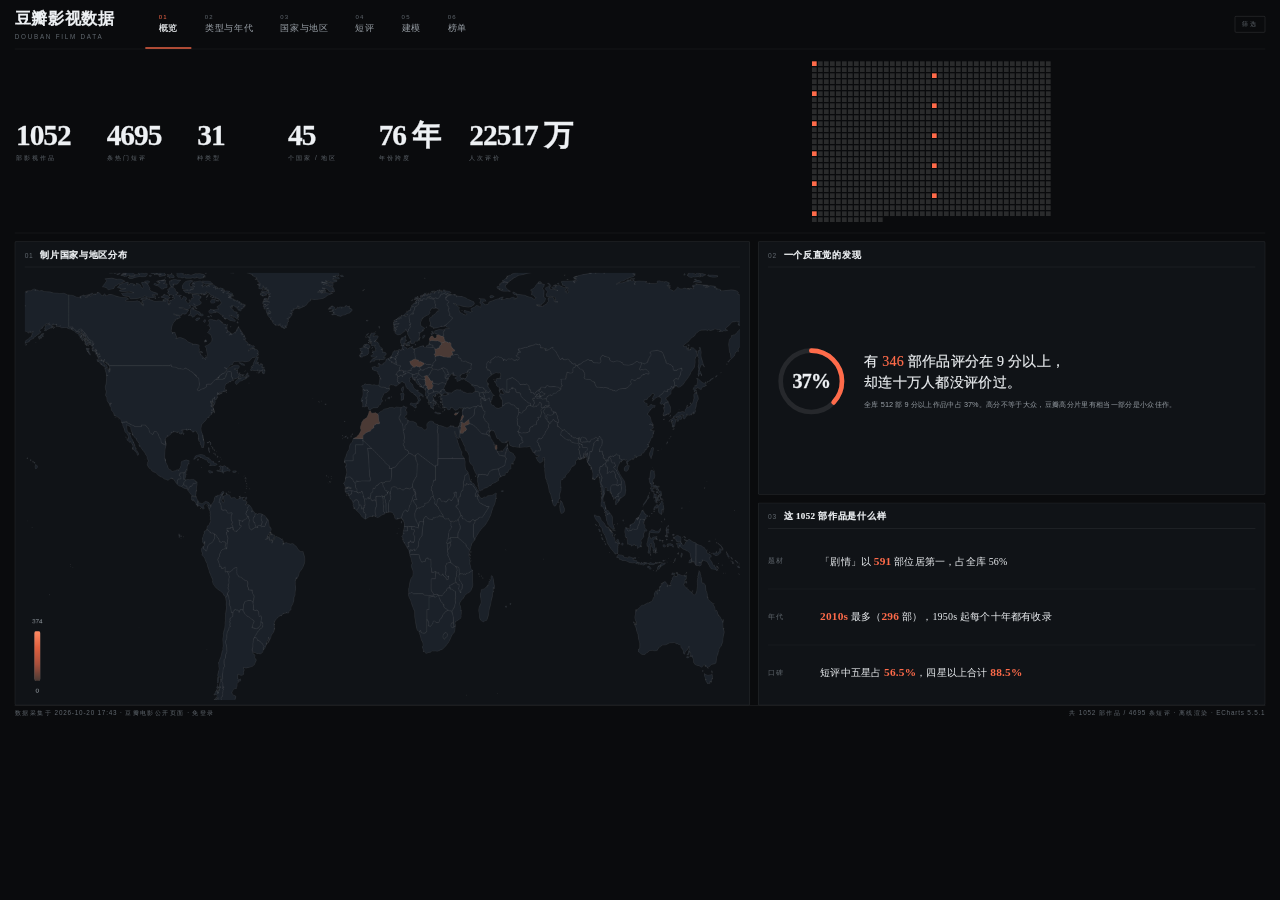
==== 01_可视化页面/index.html @ 7ece0540 "可视化改为六屏可切换 + 修复地图/榜单/年代均分三处数据问题 - 大屏改为六个可点击切换的视图：概览 / 类型与年代 / 国家与地区 / 短评 / 建模 / 榜单 - 世界地图按英文 geo 名聚合" ====
<!DOCTYPE html>
<html lang="zh-CN">
<head>
<meta charset="UTF-8">
<title>豆瓣影视数据 · 五屏可视化</title>
<!-- 样式只有一个文件；想改配色看 css/style.css 最上面的 :root -->
<link rel="stylesheet" href="css/style.css">
</head>
<body>
<!-- 整个大屏固定 1920×1080，由 js/main.js 等比缩放到你的窗口 -->
<div id="stage">

  <!-- ============ 顶部导航：01 概览 / 02 类型与年代 / … ============
       点一下切换整屏内容。编号后的文字由 js/main.js 里 NAV 数组生成，
       想加一屏 → 在这里加 <section class="view" id="view-xxx">，
       main.js 的 NAV 里加一条，charts.js 的 buildXxx 里补画图即可。 -->
  <header class="nav">
    <div class="brand">
      <h1>豆瓣影视数据</h1>
      <span class="brand-sub" id="brandSub">DOUBAN FILM DATA</span>
    </div>
    <nav id="navBar"></nav>
    <!-- 筛选条：默认收起，鼠标移到右上角才滑出来（Q5） -->
    <div class="filter-dock" id="filterDock">
      <div class="filter-handle">筛选</div>
      <div class="filter-panel" id="chipBar"></div>
    </div>
  </header>

  <!-- 视图堆叠区：所有 .view 都绝对定位在里面，切换时只切显隐、不搬 DOM -->
  <div class="views">

  <!-- ==================== 01 概览 ==================== -->
  <section class="view" id="view-overview">
    <!-- 数据带：1052 个小方块，让人真的「看到」体量（Q10） -->
    <div class="scale" id="scaleBar"></div>

    <div class="ov-body">
      <!-- 左：世界地图，45 个国家/地区（Q11） -->
      <div class="card ov-map">
        <h3><span class="idx">01</span>制片国家与地区分布<span class="meta" id="mapNote"></span></h3>
        <div class="chart" id="chartWorld"></div>
      </div>

      <!-- 右上：反直觉结论 + 37% 进度环（Q12） -->
      <div class="card ov-finding">
        <h3><span class="idx">02</span>一个反直觉的发现</h3>
        <div class="finding" id="finding"></div>
      </div>

      <!-- 右下：三条核心结论 -->
      <div class="card ov-notes">
        <h3><span class="idx">03</span>这 1052 部作品是什么样</h3>
        <div class="notes" id="overviewNotes"></div>
      </div>
    </div>
  </section>

  <!-- ==================== 02 类型与年代 ==================== -->
  <section class="view" id="view-genre">
    <div class="grid-3">
      <div class="card">
        <h3><span class="idx">04</span>类型 TOP12<span class="meta">一部作品可属多个类型</span></h3>
        <div class="chart" id="chartGenre"></div>
      </div>
      <div class="card">
        <h3><span class="idx">05</span>年代分布<span class="meta">柱=作品数 线=平均分</span></h3>
        <div class="chart" id="chartDecade"></div>
      </div>
      <div class="card">
        <h3><span class="idx">06</span>评分 × 评价人数<span class="meta">纵轴取对数</span></h3>
        <div class="chart" id="chartScatter"></div>
      </div>
    </div>
    <div class="card wide">
      <h3><span class="idx">07</span>短评数量随年份变化<span class="meta">4695 条短评，2005–2026</span></h3>
      <div class="chart" id="chartYear"></div>
    </div>
  </section>

  <!-- ==================== 03 国家与地区 ==================== -->
  <section class="view" id="view-country">
    <div class="country-body">
      <div class="card">
        <h3><span class="idx">08</span>国家 / 地区 TOP15<span class="meta">按作品数</span></h3>
        <div class="chart" id="chartCountry"></div>
      </div>
      <div class="card">
        <h3><span class="idx">09</span>全部 45 个国家 / 地区明细<span class="meta">拖到底可以看到小国</span></h3>
        <div class="country-list" id="countryList"></div>
      </div>
    </div>
  </section>

  <!-- ==================== 04 短评 ==================== -->
  <section class="view" id="view-comment">
    <div class="comment-body">
      <div class="card">
        <h3><span class="idx">10</span>短评高频词<span class="meta">jieba 分词</span></h3>
        <div class="chart" id="chartWord"></div>
      </div>
      <div class="comment-right">
        <!-- 双分母星级堆叠条（Q13） -->
        <div class="card">
          <h3><span class="idx">11</span>星级分布：两套分母<span class="meta">两条几乎重合</span></h3>
          <div class="chart" id="chartStarDual"></div>
        </div>
        <!-- 真实短评示例 -->
        <div class="card">
          <h3><span class="idx">12</span>真实短评摘录<span class="meta">按「有用」数排序</span></h3>
          <div class="samples" id="samples"></div>
        </div>
      </div>
    </div>
  </section>

  <!-- ==================== 05 建模 ==================== -->
  <section class="view" id="view-model">
    <div class="model-body">
      <div class="card">
        <h3><span class="idx">13</span>短评文本能预测星级吗<span class="meta">5 折交叉验证</span></h3>
        <div class="model-verdict" id="modelVerdict"></div>
        <div class="chart" id="chartModelBar"></div>
      </div>
      <div class="card">
        <h3><span class="idx">14</span>好评与差评的特征词<span class="meta">逻辑回归权重</span></h3>
        <div class="words-duo" id="wordsDuo"></div>
      </div>
      <div class="card">
        <h3><span class="idx">15</span>三分类混淆矩阵<span class="meta">差评/中评/好评</span></h3>
        <div class="chart" id="chartConfusion"></div>
      </div>
    </div>
  </section>

  <!-- ==================== 06 榜单 ==================== -->
  <section class="view" id="view-rank">
    <div class="rank-body">
      <div class="card">
        <h3><span class="idx">16</span>豆瓣 Top250 上榜作品<span class="meta" id="rankNote"></span></h3>
        <div class="rank-list" id="rankList"></div>
      </div>
      <div class="card">
        <h3><span class="idx">17</span>全库高分榜 TOP30<span class="meta">同名作品只留评价人数最多</span></h3>
        <div class="rank-list" id="rankAll"></div>
      </div>
    </div>
  </section>

  </div><!-- /.views -->

  <footer>
    <span id="footLeft">数据来源：豆瓣电影（本机 Python 采集 · 免登录）</span>
    <span id="footRight">离线渲染 · 无需服务器 · ECharts 5.5.1</span>
  </footer>
</div>

<!-- 数据：由 analysis/02_export_web_data.py 生成，不要手改 -->
<script src="js/data.js"></script>
<!-- 地图轮廓（本地打包，双击离线可用） -->
<script src="js/world-map.js"></script>
<!-- ECharts 本体 + 词云插件（本地文件，不联网） -->
<script src="js/lib/echarts.min.js"></script>
<script src="js/lib/echarts-wordcloud.min.js"></script>
<!-- 图表配置 → 导航与切换 → 启动 -->
<script src="js/charts.js"></script>
<script src="js/main.js"></script>
</body>
</html>
---- 01_可视化页面/css/style.css ----
/* ==========================================================================
   style.css —— 五屏可视化的外观
   --------------------------------------------------------------------------
   这一版的设计原则（2026-10-20 重做）：
     1. 多视图：顶部 01~06 导航切换整屏，每屏只讲一件事（不再一格格挤满）
     2. 全衬线（Q15）：标题与数字都用衬线，只有小号标签用黑体，形成对比
     3. 近黑底 + 中性灰 + 一个强调色（珊瑚橘），装饰全部去掉
     4. 层级靠「字号反差 + 字距」拉开：数字很大、标签很小且字距宽

   想改 UI，90% 的情况只需要改下面 :root 里的变量。
   ========================================================================== */

:root {
  /* ---- 底色 ---- */
  --bg: #0a0b0d;
  --surface: #101317;
  --surface-2: #161a1f;

  /* ---- 结构线：白色低透明度 ---- */
  --line: rgba(255, 255, 255, .08);
  --line-strong: rgba(255, 255, 255, .14);

  /* ---- 文字三级 ---- */
  --text: #eef1f4;
  --text-dim: #9aa1a8;
  --text-mute: #61686f;

  /* ---- 唯一强调色：珊瑚橘 ---- */
  --hot: #ff6b4a;
  --hot-soft: rgba(255, 107, 74, .16);

  /* ---- 字体：衬线为主，黑体只用于小标签 ----
     想换成别的衬线：把 --font-serif 换成 "Noto Serif SC" 等即可 */
  --font-serif: "SimSun", "Songti SC", "Noto Serif SC", "Source Han Serif SC", serif;
  --font-sans: "Microsoft YaHei", "PingFang SC", "Segoe UI", sans-serif;

  --gap: 12px;
  --radius: 2px;
}

* { margin: 0; padding: 0; box-sizing: border-box; }

html, body {
  width: 100%; height: 100%; overflow: hidden;
  background: var(--bg);
  color: var(--text);
  font-family: var(--font-serif);
  -webkit-font-smoothing: antialiased;
}

/* 数字统一等宽，换数值时不左右跳 */
.tnum { font-variant-numeric: tabular-nums; }

/* ======================= 舞台 ======================= */
#stage {
  position: absolute; top: 0; left: 0;
  width: 1920px; height: 1080px;
  transform-origin: top left;
  padding: 0 22px;
  display: flex; flex-direction: column;
}

/* ======================= 顶部导航 ======================= */
.nav {
  height: 74px; flex: none;
  display: flex; align-items: center;
  border-bottom: 1px solid var(--line);
}
.brand { display: flex; flex-direction: column; gap: 6px; margin-right: 46px; }
.brand h1 {
  font-family: var(--font-serif);
  font-size: 24px; font-weight: 700; letter-spacing: 1px;
  /* 宋体在屏幕上笔画偏细，用描边补一点粗，小字必须关掉（见下面 .brand-sub） */
  -webkit-text-stroke: .3px currentColor;
}
.brand-sub {
  font-family: var(--font-sans);
  font-size: 9.5px; letter-spacing: 2.6px; color: var(--text-mute);
  text-transform: uppercase;
  -webkit-text-stroke: 0;             /* ★ 小字号必须关掉描边，否则糊成一团 */
}

/* 导航按钮：01 概览 / 02 类型与年代 … */
#navBar { display: flex; align-items: stretch; height: 100%; }
.nav-item {
  display: flex; flex-direction: column; justify-content: center; gap: 4px;
  padding: 0 20px; cursor: pointer;
  border-bottom: 2px solid transparent;
  transition: color .15s, border-color .15s;
}
.nav-item .num {
  font-family: var(--font-sans);
  font-size: 9px; letter-spacing: 1.8px; color: var(--text-mute);
  -webkit-text-stroke: 0;
}
.nav-item .txt {
  font-size: 14px; color: var(--text-dim); letter-spacing: .6px;
}
.nav-item:hover .txt { color: var(--text); }
.nav-item.on { border-bottom-color: var(--hot); }
.nav-item.on .txt { color: var(--text); -webkit-text-stroke: .3px currentColor; }
.nav-item.on .num { color: var(--hot); }

/* 筛选条：默认只露出一条竖标签，鼠标移到右上角滑开（Q5） */
.filter-dock {
  margin-left: auto; position: relative;
  display: flex; align-items: center; height: 100%;
}
.filter-handle {
  font-family: var(--font-sans);
  font-size: 9.5px; letter-spacing: 2px; color: var(--text-mute);
  border: 1px solid var(--line-strong); border-radius: 2px;
  padding: 5px 10px; cursor: pointer; white-space: nowrap;
  -webkit-text-stroke: 0;
}
.filter-panel {
  position: absolute; right: 0; top: 74px;
  display: none; gap: 8px; align-items: center;
  padding: 12px 16px;
  background: var(--surface-2);
  border: 1px solid var(--line-strong); border-radius: 2px;
  white-space: nowrap; z-index: 50;
}
.filter-dock:hover .filter-panel { display: flex; }
.chip-group { display: flex; align-items: center; gap: 5px; }
.chip-group .cap {
  font-family: var(--font-sans); font-size: 9px; letter-spacing: 1.6px;
  color: var(--text-mute); margin-right: 2px; -webkit-text-stroke: 0;
}
.chip {
  font-family: var(--font-sans); font-size: 11.5px; line-height: 1;
  padding: 6px 10px; border-radius: 2px;
  border: 1px solid var(--line-strong); background: transparent; color: var(--text-dim);
  cursor: pointer; transition: all .15s;
}
.chip:hover { color: var(--text); border-color: rgba(255, 107, 74, .6); }
.chip.on { background: var(--hot); border-color: var(--hot); color: #12100f; font-weight: 600; }

/* ======================= 视图切换 ======================= */
/* 每屏是一个 <section class="view">，默认全隐藏，只有 .view.on 显示。
   切换动画是 200ms 淡入（Q17）。

   ★ 隐藏用 visibility 而不是 display:none。
     原因：display:none 时容器宽高为 0，ECharts 之后的实例都以 0 尺寸创建，
     词云 / 地图这类要预先量文字尺寸的图会算出空布局（表现为整块空白）。
     visibility 隐藏的容器仍有真实尺寸，切回来只需重新 resize。 */
.view {
  flex: 1; min-height: 0;
  position: absolute; left: 0; right: 0; top: 0; bottom: 0;
  display: flex; flex-direction: column;
  padding: 14px 0 0;
  opacity: 0; visibility: hidden;
  transition: opacity .2s ease, visibility 0s linear .2s;
}
.view.on {
  opacity: 1; visibility: visible;
  transition: opacity .2s ease, visibility 0s linear 0s;
}
/* .views 是这个舞台内的「视图堆叠区」，给绝对定位的 .view 当参照 */
.views { position: relative; flex: 1; min-height: 0; }

/* ======================= 通用卡片 ======================= */
.card {
  display: flex; flex-direction: column; min-height: 0;
  background: var(--surface);
  border: 1px solid var(--line);
  border-radius: var(--radius);
  padding: 11px 14px 7px;
  overflow: hidden;
}
.card > h3 {
  flex: none;
  display: flex; align-items: baseline; gap: 10px;
  font-size: 13.5px; font-weight: 700; color: var(--text); letter-spacing: .6px;
  padding-bottom: 8px; margin-bottom: 8px;
  border-bottom: 1px solid var(--line);
  -webkit-text-stroke: .3px currentColor;
}
.card > h3 .idx {
  font-family: var(--font-sans); font-size: 10px; font-weight: 400;
  color: var(--text-mute); letter-spacing: 1px; -webkit-text-stroke: 0;
}
.card > h3 .meta {
  margin-left: auto;
  font-family: var(--font-sans); font-size: 9.5px; letter-spacing: .3px;
  color: var(--text-mute); -webkit-text-stroke: 0;
}
/* 图表容器自动撑满卡片剩余空间 */
.chart { flex: 1; min-height: 0; width: 100%; }

/* ======================= ① 概览 ======================= */
/* 数据带：数字 + 小方块（Q10）。方块由 main.js 用 CSS Grid 一次性生成 */
.scale {
  flex: none;
  display: flex; align-items: center; gap: 40px;
  padding: 4px 2px 16px;
  border-bottom: 1px solid var(--line);
  margin-bottom: var(--gap);
}
.scale .num-block { display: flex; flex-direction: column; gap: 6px; flex: none; min-width: 96px; }
.scale .num-block .v {
  font-size: 44px; line-height: 1; font-weight: 700; letter-spacing: -1.5px;
  -webkit-text-stroke: .5px currentColor;
}
.scale .num-block .l {
  font-family: var(--font-sans); font-size: 9.5px; letter-spacing: 2px;
  color: var(--text-mute); text-transform: uppercase; -webkit-text-stroke: 0;
}
/* 1052 个方块：一行 40 个，26 行多一点，正好铺成一条 */
.block-grid {
  display: grid; grid-template-columns: repeat(40, 7px); gap: 2px;
  width: fit-content;
  /* 居中放在数字后：数字区宽度固定，方块吃掉剩余空间并居中 */
  margin-left: auto; margin-right: auto;
}
.block-grid i {
  display: block; width: 7px; height: 7px; background: rgba(255, 255, 255, .13);
}
/* 每 100 个染一次强调色，方便一眼数出百位数 */
.block-grid i.mark { background: var(--hot); }

.ov-body {
  flex: 1; min-height: 0;
  display: grid; grid-template-columns: 1.45fr 1fr; grid-template-rows: 1fr .8fr;
  gap: var(--gap);
}
.ov-map { grid-row: 1 / 3; }

/* 反直觉结论区 */
.finding { flex: 1; min-height: 0; display: flex; align-items: center; gap: 20px; padding: 0 6px; }
.finding .ring { flex: none; width: 118px; height: 118px; position: relative; }
.finding .ring svg { transform: rotate(-90deg); }
.finding .ring .val {
  position: absolute; inset: 0;
  display: flex; align-items: center; justify-content: center;
  font-size: 30px; font-weight: 700; letter-spacing: -1px;
  -webkit-text-stroke: .5px currentColor;
}
.finding .txt { display: flex; flex-direction: column; gap: 9px; }
.finding .txt .big {
  font-size: 21px; line-height: 1.45; letter-spacing: .4px;
  -webkit-text-stroke: .3px currentColor;
}
.finding .txt .big em { font-style: normal; color: var(--hot); }
.finding .txt .sub {
  font-family: var(--font-sans); font-size: 11px; line-height: 1.7; color: var(--text-dim);
}

/* 三条核心结论 */
.notes { flex: 1; min-height: 0; display: flex; flex-direction: column; }
.note-row {
  flex: 1; display: flex; align-items: center; gap: 12px;
  border-bottom: 1px solid rgba(255, 255, 255, .05);
}
.note-row:last-child { border-bottom: none; }
.note-row .k {
  font-family: var(--font-sans); font-size: 10px; letter-spacing: 1.4px;
  color: var(--text-mute); width: 66px; flex: none; -webkit-text-stroke: 0;
}
.note-row .v { font-size: 15px; color: var(--text); letter-spacing: .3px; }
.note-row .v b { color: var(--hot); font-weight: 700; font-size: 17px; }

/* ======================= ② 类型与年代 ======================= */
.grid-3 {
  flex: 1; min-height: 0;
  display: grid; grid-template-columns: 1fr 1fr 1fr; gap: var(--gap);
}
.card.wide { flex: none; height: 236px; margin-top: var(--gap); }

/* ======================= ③ 国家与地区 ======================= */
.country-body {
  flex: 1; min-height: 0;
  display: grid; grid-template-columns: 1fr 1.15fr; gap: var(--gap);
}
.country-list {
  flex: 1; min-height: 0; overflow-y: auto;
  /* 先行后列会让左栏排满、右栏空，所以指定 column 流：左栏排满再排右栏 */
  display: grid; grid-template-columns: 1fr 1fr;
  grid-template-rows: repeat(22, 26px);
  grid-auto-flow: column;
  gap: 0 22px;
  padding-right: 6px;
}
.country-list::-webkit-scrollbar { width: 6px; }
.country-list::-webkit-scrollbar-thumb { background: rgba(255, 255, 255, .14); }
.cl-row {
  display: flex; align-items: center; gap: 8px; height: 26px;
  border-bottom: 1px solid rgba(255, 255, 255, .045);
  font-size: 12.5px;
}
.cl-row .nm { flex: 1; color: var(--text-dim); overflow: hidden; text-overflow: ellipsis; white-space: nowrap; }
.cl-row .bar { height: 4px; background: rgba(255, 255, 255, .14); flex: none; }
.cl-row .bar.hot { background: var(--hot); }
.cl-row .n {
  font-family: var(--font-sans); font-size: 11px; color: var(--text-mute);
  width: 34px; text-align: right; flex: none; -webkit-text-stroke: 0;
}

/* ======================= ④ 短评 ======================= */
.comment-body {
  flex: 1; min-height: 0;
  display: grid; grid-template-columns: 1fr 1.25fr; gap: var(--gap);
}
.comment-right { display: grid; grid-template-rows: 1fr 1fr; gap: var(--gap); min-height: 0; }

/* 真实短评摘录 */
.samples { flex: 1; min-height: 0; display: flex; flex-direction: column; gap: 8px; overflow: hidden; }
.sample {
  flex: 1; min-height: 0; display: flex; gap: 12px; align-items: center;
  padding: 6px 0; border-bottom: 1px solid rgba(255, 255, 255, .05);
}
.sample:last-child { border-bottom: none; }
.sample .st {
  font-family: var(--font-sans); font-size: 9.5px; letter-spacing: 1px;
  color: var(--text-mute); width: 40px; flex: none; padding-top: 3px;
  -webkit-text-stroke: 0;
}
.sample .st.hi { color: var(--hot); }
.sample .tx {
  flex: 1; font-size: 12.5px; line-height: 1.62; color: var(--text-dim);
  display: -webkit-box; -webkit-line-clamp: 2; -webkit-box-orient: vertical; overflow: hidden;
}
.sample .tx b { color: var(--text); font-weight: 400; }

/* ======================= ⑤ 建模 ======================= */
.model-body {
  flex: 1; min-height: 0;
  display: grid; grid-template-columns: 1.15fr 1fr 1fr; gap: var(--gap);
}
.model-verdict {
  flex: none; padding-bottom: 8px;
  font-size: 13px; line-height: 1.7; color: var(--text-dim);
}
.model-verdict b { color: var(--hot); font-weight: 700; font-size: 15px; }
/* 三块内容（好评词 / 差评词 / 读法）各占 1/3 高度、顶部对齐，
   不再用 space-around —— 那样词条会散在整列里，中间留两大片空白。 */
.words-duo { flex: 1; min-height: 0; display: flex; flex-direction: column; gap: 16px; justify-content: flex-start; }
.words-col { flex: none; display: flex; flex-direction: column; gap: 7px; }
.words-col:last-child { margin-top: auto; padding-top: 10px; border-top: 1px solid var(--line); }
.words-col .cap {
  font-family: var(--font-sans); font-size: 9.5px; letter-spacing: 1.6px;
  color: var(--text-mute); -webkit-text-stroke: 0;
}
.words-col .ws { display: flex; flex-wrap: wrap; gap: 6px; align-content: flex-start; }
.wtag {
  font-size: 13px; padding: 4px 9px; border-radius: 2px;
  border: 1px solid var(--line-strong); color: var(--text-dim);
}
.wtag.pos { color: var(--hot); border-color: rgba(255, 107, 74, .45); }
.wtag.neg { color: #8fa6b8; border-color: rgba(143, 166, 184, .35); }

/* ======================= ⑥ 榜单 ======================= */
.rank-body {
  flex: 1; min-height: 0;
  display: grid; grid-template-columns: 1fr 1fr; gap: var(--gap);
}
.rank-list {
  flex: 1; min-height: 0; overflow: hidden;
  display: grid; grid-auto-rows: minmax(0, 1fr);   /* ★ 必须 minmax(0,1fr)，否则行高被文字撑开、末尾几行被裁 */
}
.rk-row {
  display: grid;
  grid-template-columns: 26px minmax(0, 1fr) 44px 38px 66px;
  align-items: center; column-gap: 9px;
  border-bottom: 1px solid rgba(255, 255, 255, .045);
  padding: 0 3px;
}
.rk-row:last-child { border-bottom: none; }
.rk-row:hover { background: rgba(255, 255, 255, .035); }
.rk-row .rk { font-family: var(--font-sans); font-size: 10px; color: var(--text-mute); -webkit-text-stroke: 0; }
.rk-row .nm { font-size: 12.5px; color: var(--text); overflow: hidden; text-overflow: ellipsis; white-space: nowrap; }
.rk-row .yr { font-family: var(--font-sans); font-size: 10px; color: var(--text-mute); text-align: right; -webkit-text-stroke: 0; }
.rk-row .sc { font-size: 13.5px; font-weight: 700; color: var(--hot); text-align: right; -webkit-text-stroke: .3px currentColor; }
.rk-row .vt { font-family: var(--font-sans); font-size: 10px; color: var(--text-dim); text-align: right; -webkit-text-stroke: 0; }

/* ======================= 底栏 ======================= */
footer {
  flex: none; height: 22px;
  font-family: var(--font-sans);
  font-size: 9.5px; letter-spacing: 1.2px; color: var(--text-mute);
  display: flex; align-items: center; justify-content: space-between;
  border-top: 1px solid var(--line);
  -webkit-text-stroke: 0;
}

/* ======================= 词云（canvas 自绘） ======================= */
/* charts.js 的 buildWord() 直接往这个容器里放一张 <canvas class="wc">。
   尺寸撑满卡片剩余空间，字号/颜色都由 JS 算，CSS 只负责撑开。 */
#chartWord { position: relative; overflow: hidden; }
#chartWord canvas.wc { display: block; width: 100%; height: 100%; }
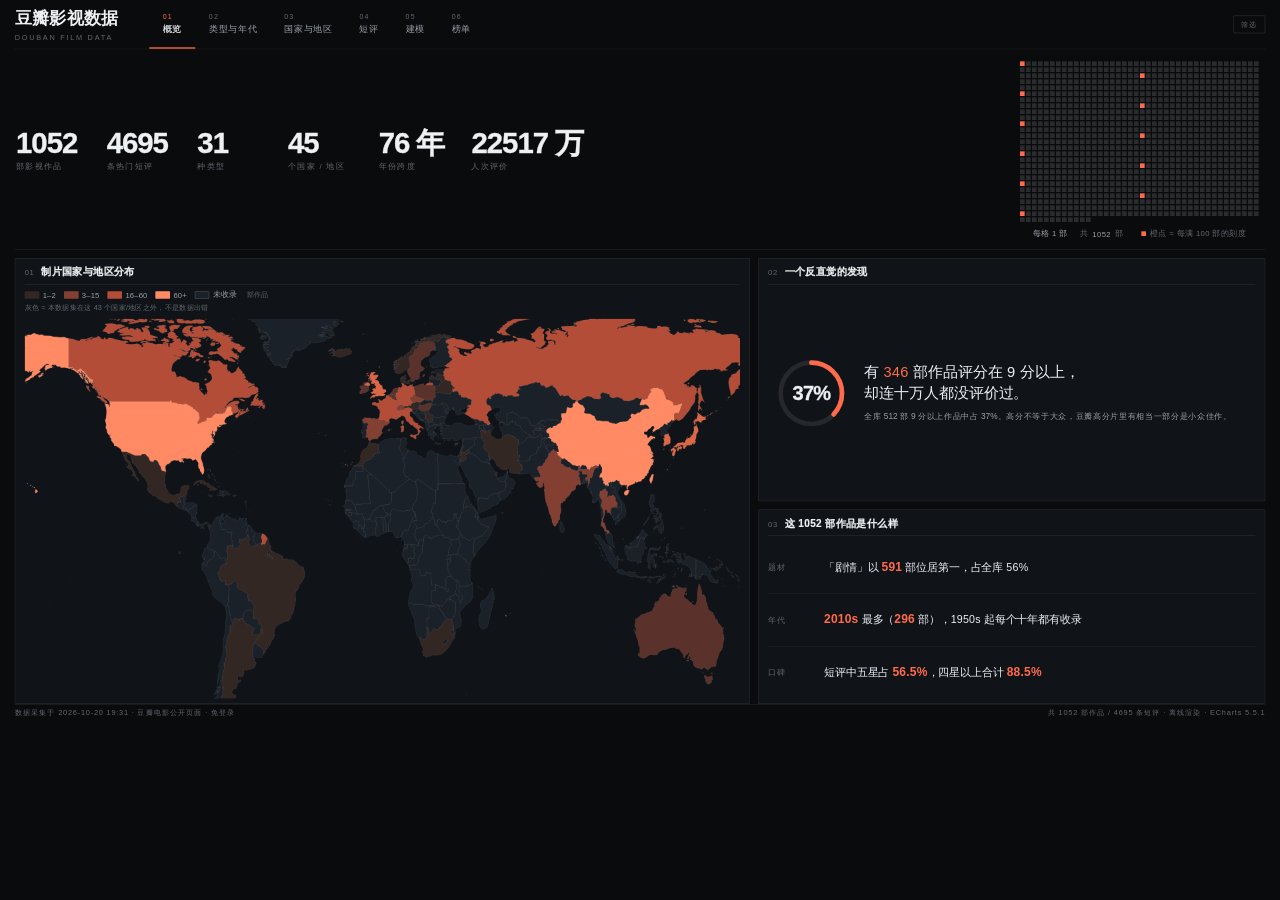
==== commit a7aea8ab: "修复世界地图不着色并补充图例与版面填充 - 地图改用 geo 组件着色：ECharts 5.5.1 下 series type=map 的   visualMap / data[].itemStyle" ====
--- a/01_可视化页面/index.html
+++ b/01_可视化页面/index.html
@@ -36,9 +36,11 @@
     <div class="scale" id="scaleBar"></div>
 
     <div class="ov-body">
-      <!-- 左：世界地图，45 个国家/地区（Q11） -->
+      <!-- 左：世界地图，43 个国家/地区（Q11） -->
       <div class="card ov-map">
         <h3><span class="idx">01</span>制片国家与地区分布<span class="meta" id="mapNote"></span></h3>
+        <!-- 图例：颜色深浅 = 该国作品数，灰色 = 本数据集没有收录 -->
+        <div class="map-legend" id="mapLegend"></div>
         <div class="chart" id="chartWorld"></div>
       </div>
 
--- a/01_可视化页面/css/style.css
+++ b/01_可视化页面/css/style.css
@@ -29,10 +29,20 @@
   --hot: #ff6b4a;
   --hot-soft: rgba(255, 107, 74, .16);
 
-  /* ---- 字体：衬线为主，黑体只用于小标签 ----
-     想换成别的衬线：把 --font-serif 换成 "Noto Serif SC" 等即可 */
-  --font-serif: "SimSun", "Songti SC", "Noto Serif SC", "Source Han Serif SC", serif;
-  --font-sans: "Microsoft YaHei", "PingFang SC", "Segoe UI", sans-serif;
+  /* ---- 字体：思源黑体为主，标题才用衬线 ----
+     2026-10-20 换字体：原来全站宋体（SimSun）在近黑底上笔画发虚、中文小字糊成一片，
+     现在改为「思源黑体（Noto Sans SC）打底、标题用思源宋体（Noto Serif SC）」。
+     这两个都是本机 C:\Windows\Fonts 里已有的可变字体，离线也能用；没装的系统会退到
+     微软雅黑 / 苹方，仍然是黑体观感。 */
+  --font-serif: "Noto Serif SC", "Source Han Serif SC", "Songti SC", "SimSun", serif;
+  --font-sans: "Noto Sans SC", "Microsoft YaHei", "PingFang SC", "Segoe UI", sans-serif;
+
+  /* ---- 字号基准 ----
+     全站小字从 9~10px 整体抬到 11~12px：1920 画布投到 1080 屏是 1:1，
+     9px 在普通显示器上已经接近不可读。改这两个变量能整体缩放，但个别地方
+     还是写死了 px，想彻底放大请用浏览器的 Ctrl + 滚轮（页面会等比缩放）。 */
+  --fs-mini: 11px;    /* 极小的编号、单位、页脚 */
+  --fs-cap: 12px;     /* 说明性小标签 */
 
   --gap: 12px;
   --radius: 2px;
@@ -44,7 +54,7 @@
   width: 100%; height: 100%; overflow: hidden;
   background: var(--bg);
   color: var(--text);
-  font-family: var(--font-serif);
+  font-family: var(--font-sans);   /* 2026-10-20：打底字体由宋体改为思源黑体 */
   -webkit-font-smoothing: antialiased;
 }
 
@@ -68,14 +78,14 @@
 }
 .brand { display: flex; flex-direction: column; gap: 6px; margin-right: 46px; }
 .brand h1 {
-  font-family: var(--font-serif);
-  font-size: 24px; font-weight: 700; letter-spacing: 1px;
-  /* 宋体在屏幕上笔画偏细，用描边补一点粗，小字必须关掉（见下面 .brand-sub） */
-  -webkit-text-stroke: .3px currentColor;
+  font-family: var(--font-serif);    /* 全站唯二用宋体的地方：品牌名与卡片标题 */
+  font-size: 25px; font-weight: 700; letter-spacing: 1px;
+  /* 思源宋体有完整的字重，不再需要描边补粗；留 0 更干净 */
+  -webkit-text-stroke: 0;
 }
 .brand-sub {
   font-family: var(--font-sans);
-  font-size: 9.5px; letter-spacing: 2.6px; color: var(--text-mute);
+  font-size: 11px; letter-spacing: 2.6px; color: var(--text-mute);
   text-transform: uppercase;
   -webkit-text-stroke: 0;             /* ★ 小字号必须关掉描边，否则糊成一团 */
 }
@@ -90,7 +100,7 @@
 }
 .nav-item .num {
   font-family: var(--font-sans);
-  font-size: 9px; letter-spacing: 1.8px; color: var(--text-mute);
+  font-size: 10.5px; letter-spacing: 1.8px; color: var(--text-mute);
   -webkit-text-stroke: 0;
 }
 .nav-item .txt {
@@ -108,7 +118,7 @@
 }
 .filter-handle {
   font-family: var(--font-sans);
-  font-size: 9.5px; letter-spacing: 2px; color: var(--text-mute);
+  font-size: 11px; letter-spacing: 2px; color: var(--text-mute);
   border: 1px solid var(--line-strong); border-radius: 2px;
   padding: 5px 10px; cursor: pointer; white-space: nowrap;
   -webkit-text-stroke: 0;
@@ -124,12 +134,12 @@
 .filter-dock:hover .filter-panel { display: flex; }
 .chip-group { display: flex; align-items: center; gap: 5px; }
 .chip-group .cap {
-  font-family: var(--font-sans); font-size: 9px; letter-spacing: 1.6px;
+  font-family: var(--font-sans); font-size: 11px; letter-spacing: 1.6px;
   color: var(--text-mute); margin-right: 2px; -webkit-text-stroke: 0;
 }
 .chip {
-  font-family: var(--font-sans); font-size: 11.5px; line-height: 1;
-  padding: 6px 10px; border-radius: 2px;
+  font-family: var(--font-sans); font-size: 12.5px; line-height: 1;
+  padding: 6px 11px; border-radius: 2px;
   border: 1px solid var(--line-strong); background: transparent; color: var(--text-dim);
   cursor: pointer; transition: all .15s;
 }
@@ -171,18 +181,18 @@
 .card > h3 {
   flex: none;
   display: flex; align-items: baseline; gap: 10px;
-  font-size: 13.5px; font-weight: 700; color: var(--text); letter-spacing: .6px;
+  font-size: 15px; font-weight: 700; color: var(--text); letter-spacing: .6px;
   padding-bottom: 8px; margin-bottom: 8px;
   border-bottom: 1px solid var(--line);
   -webkit-text-stroke: .3px currentColor;
 }
 .card > h3 .idx {
-  font-family: var(--font-sans); font-size: 10px; font-weight: 400;
+  font-family: var(--font-sans); font-size: 11.5px; font-weight: 400;
   color: var(--text-mute); letter-spacing: 1px; -webkit-text-stroke: 0;
 }
 .card > h3 .meta {
   margin-left: auto;
-  font-family: var(--font-sans); font-size: 9.5px; letter-spacing: .3px;
+  font-family: var(--font-sans); font-size: 11px; letter-spacing: .3px;
   color: var(--text-mute); -webkit-text-stroke: 0;
 }
 /* 图表容器自动撑满卡片剩余空间 */
@@ -203,21 +213,35 @@
   -webkit-text-stroke: .5px currentColor;
 }
 .scale .num-block .l {
-  font-family: var(--font-sans); font-size: 9.5px; letter-spacing: 2px;
+  font-family: var(--font-sans); font-size: 11.5px; letter-spacing: 2px;
   color: var(--text-mute); text-transform: uppercase; -webkit-text-stroke: 0;
 }
 /* 1052 个方块：一行 40 个，26 行多一点，正好铺成一条 */
+.grid-wrap {
+  display: flex; flex-direction: column; align-items: center; gap: 10px;
+  /* 方块群整体靠右放，吃掉数字区右侧的空白 */
+  margin-left: auto; margin-right: 8px;
+}
 .block-grid {
   display: grid; grid-template-columns: repeat(40, 7px); gap: 2px;
   width: fit-content;
-  /* 居中放在数字后：数字区宽度固定，方块吃掉剩余空间并居中 */
-  margin-left: auto; margin-right: auto;
 }
 .block-grid i {
   display: block; width: 7px; height: 7px; background: rgba(255, 255, 255, .13);
 }
 /* 每 100 个染一次强调色，方便一眼数出百位数 */
 .block-grid i.mark { background: var(--hot); }
+/* 方块群下方的说明行：讲清楚"一格 = 一部片" */
+.grid-cap {
+  font-family: var(--font-sans); font-size: 11.5px; letter-spacing: .6px;
+  color: var(--text-mute); -webkit-text-stroke: 0;
+  display: flex; align-items: center; gap: 6px;
+}
+.grid-cap b { color: var(--text-dim); font-weight: 400; }
+.grid-cap .dot {
+  display: inline-block; width: 7px; height: 7px;
+  background: var(--hot); margin-left: 8px;
+}
 
 .ov-body {
   flex: 1; min-height: 0;
@@ -225,6 +249,30 @@
   gap: var(--gap);
 }
 .ov-map { grid-row: 1 / 3; }
+
+/* ===== 世界地图图例 =====
+   一排「色块 + 说明」：从少到多的四档 + 一个灰色「未收录」。
+   颜色和数据里 worldColor() 的色阶保持一致（改色时两边一起改）。 */
+.map-legend {
+  display: flex; flex-direction: column; gap: 4px;
+  padding: 0 0 8px; flex: none;
+}
+.map-legend .lg-row {
+  display: flex; align-items: center; gap: 12px; flex-wrap: wrap;
+}
+.map-legend .lg {
+  display: flex; align-items: center; gap: 5px;
+  font-size: 11.5px; color: var(--text-dim); letter-spacing: .2px;
+}
+.map-legend .lg i {
+  display: block; width: 22px; height: 11px; border-radius: 1px;
+}
+/* 未收录：和数据里 areaColor 一样的深灰 + 细边 */
+.map-legend .lg i.none { background: #1b2129; border: 1px solid rgba(255,255,255,.18); }
+.map-legend .lg-unit { font-size: 11px; color: var(--text-mute); margin-left: 2px; }
+.map-legend .lg-tip {
+  font-size: 11px; color: var(--text-mute); line-height: 1.45;
+}
 
 /* 反直觉结论区 */
 .finding { flex: 1; min-height: 0; display: flex; align-items: center; gap: 20px; padding: 0 6px; }
@@ -238,12 +286,12 @@
 }
 .finding .txt { display: flex; flex-direction: column; gap: 9px; }
 .finding .txt .big {
-  font-size: 21px; line-height: 1.45; letter-spacing: .4px;
-  -webkit-text-stroke: .3px currentColor;
+  font-size: 22px; line-height: 1.45; letter-spacing: .4px;
+  -webkit-text-stroke: 0;
 }
 .finding .txt .big em { font-style: normal; color: var(--hot); }
 .finding .txt .sub {
-  font-family: var(--font-sans); font-size: 11px; line-height: 1.7; color: var(--text-dim);
+  font-family: var(--font-sans); font-size: 12.5px; line-height: 1.7; color: var(--text-dim);
 }
 
 /* 三条核心结论 */
@@ -254,11 +302,11 @@
 }
 .note-row:last-child { border-bottom: none; }
 .note-row .k {
-  font-family: var(--font-sans); font-size: 10px; letter-spacing: 1.4px;
-  color: var(--text-mute); width: 66px; flex: none; -webkit-text-stroke: 0;
-}
-.note-row .v { font-size: 15px; color: var(--text); letter-spacing: .3px; }
-.note-row .v b { color: var(--hot); font-weight: 700; font-size: 17px; }
+  font-family: var(--font-sans); font-size: 12px; letter-spacing: 1.4px;
+  color: var(--text-mute); width: 72px; flex: none; -webkit-text-stroke: 0;
+}
+.note-row .v { font-size: 16px; color: var(--text); letter-spacing: .3px; }
+.note-row .v b { color: var(--hot); font-weight: 700; font-size: 18px; }
 
 /* ======================= ② 类型与年代 ======================= */
 .grid-3 {
@@ -274,26 +322,29 @@
 }
 .country-list {
   flex: 1; min-height: 0; overflow-y: auto;
-  /* 先行后列会让左栏排满、右栏空，所以指定 column 流：左栏排满再排右栏 */
+  /* 先行后列会让左栏排满、右栏空，所以指定 column 流：左栏排满再排右栏。
+     ★ grid-template-rows 用 fr 而不是固定 26px：43 个国家分两列各 22 行，
+     固定高度会让列表停在卡片中间、下面一截空白；用 fr 让这些行均分容器高度，
+     小国多的时候也不会溢出（溢出由 overflow-y 兜底滚动）。 */
   display: grid; grid-template-columns: 1fr 1fr;
-  grid-template-rows: repeat(22, 26px);
   grid-auto-flow: column;
+  grid-template-rows: repeat(22, minmax(0, 1fr));
   gap: 0 22px;
   padding-right: 6px;
 }
 .country-list::-webkit-scrollbar { width: 6px; }
 .country-list::-webkit-scrollbar-thumb { background: rgba(255, 255, 255, .14); }
 .cl-row {
-  display: flex; align-items: center; gap: 8px; height: 26px;
+  display: flex; align-items: center; gap: 8px; min-height: 0;
   border-bottom: 1px solid rgba(255, 255, 255, .045);
-  font-size: 12.5px;
+  font-size: 13.5px;
 }
 .cl-row .nm { flex: 1; color: var(--text-dim); overflow: hidden; text-overflow: ellipsis; white-space: nowrap; }
 .cl-row .bar { height: 4px; background: rgba(255, 255, 255, .14); flex: none; }
 .cl-row .bar.hot { background: var(--hot); }
 .cl-row .n {
-  font-family: var(--font-sans); font-size: 11px; color: var(--text-mute);
-  width: 34px; text-align: right; flex: none; -webkit-text-stroke: 0;
+  font-family: var(--font-sans); font-size: 12px; color: var(--text-mute);
+  width: 38px; text-align: right; flex: none; -webkit-text-stroke: 0;
 }
 
 /* ======================= ④ 短评 ======================= */
@@ -303,21 +354,36 @@
 }
 .comment-right { display: grid; grid-template-rows: 1fr 1fr; gap: var(--gap); min-height: 0; }
 
-/* 真实短评摘录 */
+/* ★ 布局策略：星星「只负责上色」，序号「只负责尺寸」。
+   .sample 是按行等高的 flex，每一行高度不一样，如果让星级那一格带着
+   五颗 ★ 一起 flex:1，★ 就会撑高整行、把正文挤到右下角（之前就是这样）。
+   现在两层：外层 .st 宽度固定、不参与高度撑开；里面的 .st-line 用
+   font-size:0 把纯文本节点「★★★★★」的高度归零，只剩一个 <i> 决定高度。 */
 .samples { flex: 1; min-height: 0; display: flex; flex-direction: column; gap: 8px; overflow: hidden; }
 .sample {
   flex: 1; min-height: 0; display: flex; gap: 12px; align-items: center;
-  padding: 6px 0; border-bottom: 1px solid rgba(255, 255, 255, .05);
+  padding: 8px 0; border-bottom: 1px solid rgba(255, 255, 255, .05);
 }
 .sample:last-child { border-bottom: none; }
 .sample .st {
-  font-family: var(--font-sans); font-size: 9.5px; letter-spacing: 1px;
-  color: var(--text-mute); width: 40px; flex: none; padding-top: 3px;
-  -webkit-text-stroke: 0;
-}
-.sample .st.hi { color: var(--hot); }
+  font-family: var(--font-sans); font-size: 12px; letter-spacing: 1px;
+  color: var(--text-mute); width: 58px; flex: none;
+  align-self: center;
+  -webkit-text-stroke: 0;
+}
+.sample .st-line { display: block; font-size: 0; line-height: 0; }   /* 抹掉 ★ 文本节点的高度 */
+.sample .st-line i {
+  font-style: normal; font-size: 12px; line-height: 1.3; letter-spacing: 1px;
+  color: var(--text-mute);
+}
+.sample .st-line i.hi { color: var(--hot); }
+.sample .st-no {
+  display: block; margin-top: 2px;
+  font-size: 11px; line-height: 1.3; color: var(--text-mute);
+}
+/* 行高 1.8 + 两行截断：三张卡片高度一致，长评论不会把卡片撑破 */
 .sample .tx {
-  flex: 1; font-size: 12.5px; line-height: 1.62; color: var(--text-dim);
+  flex: 1; font-size: 13.5px; line-height: 1.8; color: var(--text-dim);
   display: -webkit-box; -webkit-line-clamp: 2; -webkit-box-orient: vertical; overflow: hidden;
 }
 .sample .tx b { color: var(--text); font-weight: 400; }
@@ -328,23 +394,44 @@
   display: grid; grid-template-columns: 1.15fr 1fr 1fr; gap: var(--gap);
 }
 .model-verdict {
-  flex: none; padding-bottom: 8px;
-  font-size: 13px; line-height: 1.7; color: var(--text-dim);
-}
-.model-verdict b { color: var(--hot); font-weight: 700; font-size: 15px; }
-/* 三块内容（好评词 / 差评词 / 读法）各占 1/3 高度、顶部对齐，
-   不再用 space-around —— 那样词条会散在整列里，中间留两大片空白。 */
-.words-duo { flex: 1; min-height: 0; display: flex; flex-direction: column; gap: 16px; justify-content: flex-start; }
-.words-col { flex: none; display: flex; flex-direction: column; gap: 7px; }
-.words-col:last-child { margin-top: auto; padding-top: 10px; border-top: 1px solid var(--line); }
+  flex: none; padding-bottom: 12px; margin-bottom: 12px;
+  border-bottom: 1px solid var(--line);   /* 和下面的图之间拉一条线，避免文字悬在半空 */
+  font-size: 13.5px; line-height: 1.75; color: var(--text-dim);
+}
+.model-verdict b { color: var(--hot); font-weight: 700; font-size: 16px; }
+/* 三块内容（好评词 / 差评词 / 读法）垂直分布。
+   ★ 词条要跟着卡片高度长大：14px 的字放在 900px 高的列里，
+   底部会空出一大片。所以词块均分剩余高度（flex:1），
+   .ws 用 align-content: space-between 让行距自然散开。 */
+.words-duo {
+  flex: 1; min-height: 0;
+  display: grid; grid-template-rows: 1fr 1fr auto; gap: 14px;
+}
+.words-col {
+  display: flex; flex-direction: column; gap: 8px; min-height: 0;
+}
 .words-col .cap {
-  font-family: var(--font-sans); font-size: 9.5px; letter-spacing: 1.6px;
-  color: var(--text-mute); -webkit-text-stroke: 0;
-}
-.words-col .ws { display: flex; flex-wrap: wrap; gap: 6px; align-content: flex-start; }
+  font-family: var(--font-sans); font-size: 12px; letter-spacing: 1.6px;
+  color: var(--text-mute); -webkit-text-stroke: 0; flex: none;
+}
+.words-col .ws {
+  flex: 1; min-height: 0;
+  display: flex; flex-direction: column;
+}
+/* 词条网格：每行 3 格、等宽等高，整块铺满 .ws 的高度 */
+.words-col .wtags {
+  flex: 1; min-height: 0;
+  display: grid;
+  grid-template-columns: repeat(3, minmax(0, 1fr));
+  grid-auto-rows: minmax(0, 1fr);
+  gap: 8px;
+}
 .wtag {
-  font-size: 13px; padding: 4px 9px; border-radius: 2px;
+  display: flex; align-items: center; justify-content: center;
+  font-size: 17px; border-radius: 2px;
   border: 1px solid var(--line-strong); color: var(--text-dim);
+  line-height: 1.2; letter-spacing: .5px;
+  white-space: nowrap; overflow: hidden; text-overflow: ellipsis;
 }
 .wtag.pos { color: var(--hot); border-color: rgba(255, 107, 74, .45); }
 .wtag.neg { color: #8fa6b8; border-color: rgba(143, 166, 184, .35); }
@@ -360,24 +447,24 @@
 }
 .rk-row {
   display: grid;
-  grid-template-columns: 26px minmax(0, 1fr) 44px 38px 66px;
+  grid-template-columns: 28px minmax(0, 1fr) 50px 40px 74px;
   align-items: center; column-gap: 9px;
   border-bottom: 1px solid rgba(255, 255, 255, .045);
   padding: 0 3px;
 }
 .rk-row:last-child { border-bottom: none; }
 .rk-row:hover { background: rgba(255, 255, 255, .035); }
-.rk-row .rk { font-family: var(--font-sans); font-size: 10px; color: var(--text-mute); -webkit-text-stroke: 0; }
-.rk-row .nm { font-size: 12.5px; color: var(--text); overflow: hidden; text-overflow: ellipsis; white-space: nowrap; }
-.rk-row .yr { font-family: var(--font-sans); font-size: 10px; color: var(--text-mute); text-align: right; -webkit-text-stroke: 0; }
-.rk-row .sc { font-size: 13.5px; font-weight: 700; color: var(--hot); text-align: right; -webkit-text-stroke: .3px currentColor; }
-.rk-row .vt { font-family: var(--font-sans); font-size: 10px; color: var(--text-dim); text-align: right; -webkit-text-stroke: 0; }
+.rk-row .rk { font-family: var(--font-sans); font-size: 11.5px; color: var(--text-mute); -webkit-text-stroke: 0; }
+.rk-row .nm { font-size: 14px; color: var(--text); overflow: hidden; text-overflow: ellipsis; white-space: nowrap; }
+.rk-row .yr { font-family: var(--font-sans); font-size: 11.5px; color: var(--text-mute); text-align: right; -webkit-text-stroke: 0; }
+.rk-row .sc { font-size: 15px; font-weight: 700; color: var(--hot); text-align: right; -webkit-text-stroke: 0; }
+.rk-row .vt { font-family: var(--font-sans); font-size: 11.5px; color: var(--text-dim); text-align: right; -webkit-text-stroke: 0; }
 
 /* ======================= 底栏 ======================= */
 footer {
-  flex: none; height: 22px;
+  flex: none; height: 24px;
   font-family: var(--font-sans);
-  font-size: 9.5px; letter-spacing: 1.2px; color: var(--text-mute);
+  font-size: 11px; letter-spacing: 1.2px; color: var(--text-mute);
   display: flex; align-items: center; justify-content: space-between;
   border-top: 1px solid var(--line);
   -webkit-text-stroke: 0;
